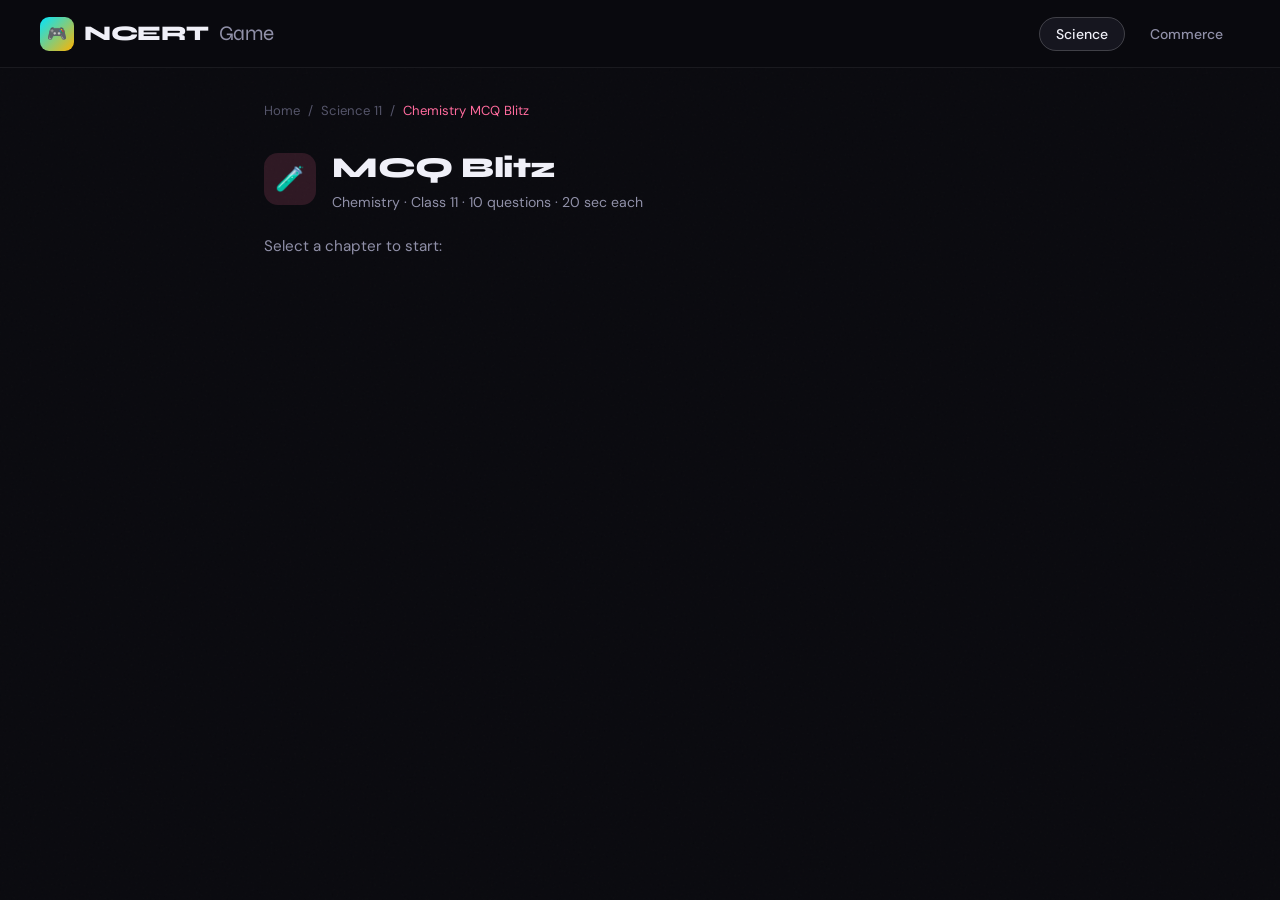
==== pages/chemistry-11-mcq.html @ 8d97fa5f "Initial commit - NCERT Game Phase 1 & 2" ====
<!DOCTYPE html>
<html lang="en">
<head>
  <meta charset="UTF-8" />
  <meta name="viewport" content="width=device-width, initial-scale=1.0" />
  <title>Chemistry 11 — MCQ Blitz | NCERT Game</title>
  <link rel="stylesheet" href="../css/style.css" />
  <style>
    /* ── Game Layout ── */
    .game-wrapper {
      min-height: 100vh;
      padding: 100px 24px 60px;
      max-width: 800px;
      margin: 0 auto;
    }

    /* ── Chapter Select Screen ── */
    .screen { display: none; }
    .screen.active { display: block; animation: fadeUp 0.4s ease both; }

    .chapter-grid {
      display: grid;
      grid-template-columns: repeat(auto-fill, minmax(220px, 1fr));
      gap: 14px;
      margin-top: 32px;
    }

    .chapter-btn {
      background: var(--bg-card);
      border: 1px solid var(--border);
      border-radius: var(--radius-md);
      padding: 20px;
      cursor: pointer;
      transition: all 0.25s var(--ease);
      text-align: left;
      color: var(--text-primary);
      font-family: var(--font-body);
    }

    .chapter-btn:hover {
      background: var(--bg-card-hover);
      border-color: rgba(255,107,157,0.4);
      transform: translateY(-3px);
      box-shadow: 0 10px 30px rgba(255,107,157,0.1);
    }

    .chapter-btn .ch-num {
      font-size: 0.7rem;
      font-weight: 700;
      letter-spacing: 1.5px;
      text-transform: uppercase;
      color: var(--chemistry);
      margin-bottom: 8px;
    }

    .chapter-btn .ch-name {
      font-family: var(--font-display);
      font-size: 0.95rem;
      font-weight: 700;
      line-height: 1.3;
    }

    /* ── Loading Screen ── */
    .loading-wrap {
      text-align: center;
      padding: 80px 20px;
    }

    .loading-spinner {
      width: 56px; height: 56px;
      border: 3px solid var(--border);
      border-top-color: var(--chemistry);
      border-radius: 50%;
      animation: spin 0.8s linear infinite;
      margin: 0 auto 24px;
    }

    @keyframes spin {
      to { transform: rotate(360deg); }
    }

    .loading-wrap h3 {
      font-family: var(--font-display);
      font-size: 1.2rem;
      margin-bottom: 8px;
    }

    .loading-wrap p {
      color: var(--text-secondary);
      font-size: 0.9rem;
    }

    /* ── Game Screen ── */
    .game-header {
      display: flex;
      align-items: center;
      justify-content: space-between;
      margin-bottom: 32px;
      padding: 16px 20px;
      background: var(--bg-card);
      border: 1px solid var(--border);
      border-radius: var(--radius-md);
    }

    .game-progress {
      font-size: 0.85rem;
      color: var(--text-secondary);
      font-weight: 500;
    }

    .game-progress span {
      color: var(--chemistry);
      font-weight: 700;
    }

    .game-score {
      font-family: var(--font-display);
      font-size: 1rem;
      font-weight: 700;
    }

    .game-score .score-num {
      color: var(--chemistry);
    }

    .timer-wrap {
      display: flex;
      align-items: center;
      gap: 8px;
    }

    .timer-circle {
      width: 44px; height: 44px;
      border-radius: 50%;
      border: 3px solid var(--border);
      display: grid;
      place-items: center;
      font-family: var(--font-display);
      font-size: 1rem;
      font-weight: 800;
      transition: border-color 0.3s, color 0.3s;
      position: relative;
    }

    .timer-circle.warning {
      border-color: #ff9f45;
      color: #ff9f45;
    }

    .timer-circle.danger {
      border-color: #ff6b6b;
      color: #ff6b6b;
      animation: timerPulse 0.5s infinite alternate;
    }

    @keyframes timerPulse {
      from { transform: scale(1); }
      to   { transform: scale(1.1); }
    }

    /* Progress bar */
    .progress-bar-wrap {
      height: 4px;
      background: var(--border);
      border-radius: 999px;
      margin-bottom: 32px;
      overflow: hidden;
    }

    .progress-bar-fill {
      height: 100%;
      background: linear-gradient(90deg, var(--chemistry), #ff9f45);
      border-radius: 999px;
      transition: width 0.4s var(--ease);
    }

    /* Question */
    .question-card {
      background: var(--bg-card);
      border: 1px solid var(--border);
      border-radius: var(--radius-lg);
      padding: 32px;
      margin-bottom: 24px;
    }

    .question-tag {
      display: inline-block;
      font-size: 0.7rem;
      font-weight: 700;
      letter-spacing: 1.5px;
      text-transform: uppercase;
      color: var(--chemistry);
      background: rgba(255,107,157,0.12);
      border: 1px solid rgba(255,107,157,0.2);
      padding: 4px 12px;
      border-radius: 999px;
      margin-bottom: 16px;
    }

    .question-text {
      font-family: var(--font-display);
      font-size: 1.15rem;
      font-weight: 700;
      line-height: 1.5;
      letter-spacing: -0.3px;
    }

    /* Options */
    .options-grid {
      display: grid;
      grid-template-columns: 1fr 1fr;
      gap: 12px;
    }

    .option-btn {
      background: var(--bg-card);
      border: 1px solid var(--border);
      border-radius: var(--radius-md);
      padding: 16px 20px;
      cursor: pointer;
      transition: all 0.2s var(--ease);
      text-align: left;
      color: var(--text-primary);
      font-family: var(--font-body);
      font-size: 0.9rem;
      line-height: 1.4;
      display: flex;
      align-items: flex-start;
      gap: 12px;
    }

    .option-btn:hover:not(:disabled) {
      background: var(--bg-card-hover);
      border-color: rgba(255,107,157,0.4);
      transform: translateY(-2px);
    }

    .option-btn:disabled { cursor: not-allowed; }

    .option-label {
      width: 24px; height: 24px;
      border-radius: 6px;
      background: var(--bg);
      border: 1px solid var(--border);
      display: grid;
      place-items: center;
      font-size: 0.75rem;
      font-weight: 700;
      flex-shrink: 0;
      transition: all 0.2s;
    }

    .option-btn.correct {
      background: rgba(86,207,145,0.1);
      border-color: rgba(86,207,145,0.5);
      animation: correctPop 0.4s var(--ease-spring);
    }

    .option-btn.correct .option-label {
      background: var(--biology);
      border-color: var(--biology);
      color: #000;
    }

    .option-btn.wrong {
      background: rgba(255,107,107,0.1);
      border-color: rgba(255,107,107,0.5);
      animation: wrongShake 0.4s ease;
    }

    .option-btn.wrong .option-label {
      background: var(--economics);
      border-color: var(--economics);
      color: #fff;
    }

    @keyframes correctPop {
      0%   { transform: scale(1); }
      50%  { transform: scale(1.03); }
      100% { transform: scale(1); }
    }

    @keyframes wrongShake {
      0%, 100% { transform: translateX(0); }
      25%       { transform: translateX(-6px); }
      75%       { transform: translateX(6px); }
    }

    /* Explanation */
    .explanation-box {
      margin-top: 16px;
      padding: 16px 20px;
      border-radius: var(--radius-md);
      font-size: 0.88rem;
      line-height: 1.6;
      display: none;
      animation: fadeUp 0.3s ease both;
    }

    .explanation-box.correct-exp {
      background: rgba(86,207,145,0.08);
      border: 1px solid rgba(86,207,145,0.2);
      color: var(--biology);
    }

    .explanation-box.wrong-exp {
      background: rgba(255,107,107,0.08);
      border: 1px solid rgba(255,107,107,0.2);
      color: #ff9999;
    }

    .next-btn {
      width: 100%;
      margin-top: 20px;
      padding: 16px;
      border-radius: var(--radius-md);
      background: var(--chemistry);
      color: #000;
      font-family: var(--font-display);
      font-size: 1rem;
      font-weight: 700;
      border: none;
      cursor: pointer;
      transition: all 0.25s var(--ease-spring);
      display: none;
    }

    .next-btn:hover {
      transform: translateY(-2px);
      box-shadow: 0 8px 24px rgba(255,107,157,0.3);
    }

    /* ── Results Screen ── */
    .results-wrap {
      text-align: center;
      padding: 40px 20px;
    }

    .results-emoji {
      font-size: 4rem;
      margin-bottom: 16px;
      animation: bounceIn 0.6s var(--ease-spring);
    }

    @keyframes bounceIn {
      0%   { transform: scale(0); opacity: 0; }
      60%  { transform: scale(1.2); }
      100% { transform: scale(1); opacity: 1; }
    }

    .results-wrap h2 {
      font-family: var(--font-display);
      font-size: 2rem;
      font-weight: 800;
      margin-bottom: 8px;
      letter-spacing: -1px;
    }

    .results-wrap .subtitle {
      color: var(--text-secondary);
      margin-bottom: 40px;
    }

    .score-big {
      display: inline-flex;
      align-items: baseline;
      gap: 4px;
      font-family: var(--font-display);
      font-size: 5rem;
      font-weight: 800;
      color: var(--chemistry);
      margin-bottom: 8px;
      line-height: 1;
    }

    .score-big .out-of {
      font-size: 2rem;
      color: var(--text-secondary);
    }

    .score-label {
      font-size: 0.85rem;
      color: var(--text-muted);
      text-transform: uppercase;
      letter-spacing: 1px;
      margin-bottom: 40px;
    }

    .results-stats {
      display: flex;
      gap: 20px;
      justify-content: center;
      margin-bottom: 40px;
      flex-wrap: wrap;
    }

    .result-stat {
      background: var(--bg-card);
      border: 1px solid var(--border);
      border-radius: var(--radius-md);
      padding: 20px 28px;
      min-width: 120px;
    }

    .result-stat .rs-num {
      font-family: var(--font-display);
      font-size: 1.8rem;
      font-weight: 800;
      margin-bottom: 4px;
    }

    .result-stat .rs-label {
      font-size: 0.75rem;
      color: var(--text-muted);
      text-transform: uppercase;
      letter-spacing: 0.8px;
    }

    .results-actions {
      display: flex;
      gap: 12px;
      justify-content: center;
      flex-wrap: wrap;
    }

    .btn-retry {
      padding: 14px 32px;
      border-radius: 999px;
      background: var(--chemistry);
      color: #000;
      font-family: var(--font-display);
      font-size: 0.95rem;
      font-weight: 700;
      border: none;
      cursor: pointer;
      transition: all 0.25s var(--ease-spring);
    }

    .btn-retry:hover {
      transform: translateY(-2px);
      box-shadow: 0 8px 24px rgba(255,107,157,0.3);
    }

    .btn-back {
      padding: 14px 32px;
      border-radius: 999px;
      background: transparent;
      color: var(--text-secondary);
      font-family: var(--font-display);
      font-size: 0.95rem;
      font-weight: 700;
      border: 1px solid var(--border);
      cursor: pointer;
      transition: all 0.25s var(--ease);
      text-decoration: none;
      display: inline-flex;
      align-items: center;
    }

    .btn-back:hover {
      background: var(--bg-card);
      color: var(--text-primary);
      border-color: var(--border-hover);
    }

    /* ── Error box ── */
    .error-box {
      background: rgba(255,107,107,0.08);
      border: 1px solid rgba(255,107,107,0.2);
      border-radius: var(--radius-md);
      padding: 20px 24px;
      margin-top: 20px;
      font-size: 0.88rem;
      color: #ff9999;
      line-height: 1.6;
      display: none;
    }

    @media (max-width: 600px) {
      .options-grid { grid-template-columns: 1fr; }
      .score-big { font-size: 3.5rem; }
    }
  </style>
</head>
<body>

  <!-- NAVBAR -->
  <nav class="navbar">
    <a href="../index.html" class="nav-logo">
      <div class="logo-icon">🎮</div>
      NCERT<span>Game</span>
    </a>
    <ul class="nav-links">
      <li><a href="../index.html#science" class="active">Science</a></li>
      <li><a href="../index.html#commerce">Commerce</a></li>
    </ul>
  </nav>

  <div class="game-wrapper">

    <!-- ══ SCREEN 1: CHAPTER SELECT ══ -->
    <div id="screen-select" class="screen active">
      <div class="breadcrumb" style="display:flex;align-items:center;gap:8px;font-size:0.82rem;color:var(--text-muted);margin-bottom:24px;">
        <a href="../index.html" style="color:var(--text-muted);">Home</a>
        <span>/</span>
        <a href="science-11.html" style="color:var(--text-muted);">Science 11</a>
        <span>/</span>
        <span style="color:var(--chemistry);">Chemistry MCQ Blitz</span>
      </div>

      <div style="display:flex;align-items:center;gap:16px;margin-bottom:8px;">
        <div style="width:52px;height:52px;background:rgba(255,107,157,0.15);border-radius:14px;display:grid;place-items:center;font-size:1.5rem;">🧪</div>
        <div>
          <h1 style="font-family:var(--font-display);font-size:1.8rem;font-weight:800;letter-spacing:-0.5px;">MCQ Blitz</h1>
          <p style="color:var(--text-secondary);font-size:0.88rem;">Chemistry · Class 11 · 10 questions · 20 sec each</p>
        </div>
      </div>

      <p style="color:var(--text-secondary);margin:20px 0 8px;font-size:0.95rem;">Select a chapter to start:</p>

      <div class="chapter-grid" id="chapterGrid"></div>

      <div class="error-box" id="errorBox">
        ⚠️ <strong>Groq API Error.</strong> Using backup questions instead.<br>
        <span id="errorMsg"></span>
      </div>
    </div>

    <!-- ══ SCREEN 2: LOADING ══ -->
    <div id="screen-loading" class="screen">
      <div class="loading-wrap">
        <div class="loading-spinner"></div>
        <h3>Generating your questions...</h3>
        <p id="loadingChapter">Preparing Chapter content</p>
      </div>
    </div>

    <!-- ══ SCREEN 3: GAME ══ -->
    <div id="screen-game" class="screen">
      <div class="game-header">
        <div class="game-progress">Question <span id="qNum">1</span> of <span id="qTotal">10</span></div>
        <div class="timer-circle" id="timerCircle">20</div>
        <div class="game-score">Score: <span class="score-num" id="scoreDisplay">0</span></div>
      </div>

      <div class="progress-bar-wrap">
        <div class="progress-bar-fill" id="progressBar" style="width:0%"></div>
      </div>

      <div class="question-card">
        <div class="question-tag" id="questionChapter">Chapter</div>
        <div class="question-text" id="questionText">Loading question...</div>
      </div>

      <div class="options-grid" id="optionsGrid"></div>

      <div class="explanation-box" id="explanationBox"></div>
      <button class="next-btn" id="nextBtn" onclick="nextQuestion()">Next Question →</button>
    </div>

    <!-- ══ SCREEN 4: RESULTS ══ -->
    <div id="screen-results" class="screen">
      <div class="results-wrap">
        <div class="results-emoji" id="resultsEmoji">🎉</div>
        <h2 id="resultsTitle">Great job!</h2>
        <p class="subtitle" id="resultsSubtitle">Here's how you did</p>

        <div class="score-big">
          <span id="finalScore">0</span>
          <span class="out-of">/ <span id="finalTotal">10</span></span>
        </div>
        <div class="score-label">CORRECT ANSWERS</div>

        <div class="results-stats">
          <div class="result-stat">
            <div class="rs-num" style="color:var(--biology)" id="statCorrect">0</div>
            <div class="rs-label">Correct</div>
          </div>
          <div class="result-stat">
            <div class="rs-num" style="color:var(--economics)" id="statWrong">0</div>
            <div class="rs-label">Wrong</div>
          </div>
          <div class="result-stat">
            <div class="rs-num" style="color:var(--maths)" id="statPercent">0%</div>
            <div class="rs-label">Score</div>
          </div>
        </div>

        <div class="results-actions">
          <button class="btn-retry" onclick="retryGame()">🔄 Play Again</button>
          <a href="science-11.html" class="btn-back">← Back to Science 11</a>
        </div>
      </div>
    </div>

  </div><!-- /game-wrapper -->

  <script src="../config.js"></script>
  <script>
    /* ══════════════════════════════════════════
       CONFIG — PASTE YOUR GROQ KEY HERE
    ══════════════════════════════════════════ */
    const GROQ_API_KEY = CONFIG.GROQ_API_KEY;
    const GROQ_MODEL   = 'llama-3.3-70b-versatile';

    /* ══════════════════════════════════════════
       CHAPTERS
    ══════════════════════════════════════════ */
    const CHAPTERS = [
      { num: 1,  name: 'Some Basic Concepts of Chemistry' },
      { num: 2,  name: 'Structure of Atom' },
      { num: 3,  name: 'Classification of Elements & Periodicity' },
      { num: 4,  name: 'Chemical Bonding & Molecular Structure' },
      { num: 5,  name: 'Chemical Thermodynamics' },
      { num: 6,  name: 'Equilibrium' },
      { num: 7,  name: 'Redox Reactions' },
      { num: 8,  name: 'Organic Chemistry: Basic Principles & Techniques' },
      { num: 9,  name: 'Hydrocarbons' },
    ];

    /* ══════════════════════════════════════════
       HARDCODED BACKUP QUESTIONS
       (used if Groq fails)
    ══════════════════════════════════════════ */
    const BACKUP_QUESTIONS = {
      1: [
        { q: "What is the SI unit of amount of substance?", options: ["Gram", "Mole", "Kilogram", "Litre"], answer: 1, exp: "The mole is the SI unit for amount of substance. 1 mole = 6.022 × 10²³ particles (Avogadro's number)." },
        { q: "Avogadro's number is approximately:", options: ["6.022 × 10²¹", "6.022 × 10²³", "6.022 × 10²⁵", "6.022 × 10²²"], answer: 1, exp: "Avogadro's number (Nₐ) = 6.022 × 10²³ mol⁻¹. It represents the number of particles in one mole." },
        { q: "The mass of one mole of oxygen gas (O₂) is:", options: ["16 g", "32 g", "8 g", "24 g"], answer: 1, exp: "Molar mass of O₂ = 2 × 16 = 32 g/mol. The atomic mass of oxygen is 16 u." },
        { q: "Which of the following is a pure substance?", options: ["Air", "Seawater", "Distilled water", "Milk"], answer: 2, exp: "Distilled water (H₂O) is a pure substance with a fixed composition. Air, seawater, and milk are mixtures." },
        { q: "The empirical formula of glucose (C₆H₁₂O₆) is:", options: ["C₆H₁₂O₆", "CH₂O", "C₂H₄O₂", "CHO"], answer: 1, exp: "The empirical formula is the simplest whole number ratio. For glucose C:H:O = 6:12:6 = 1:2:1, so CH₂O." },
        { q: "1 mole of any gas at STP occupies:", options: ["11.2 L", "22.4 L", "44.8 L", "2.24 L"], answer: 1, exp: "At STP (0°C, 1 atm), 1 mole of any ideal gas occupies 22.4 litres. This is the molar volume." },
        { q: "The number of atoms in 1 mole of helium is:", options: ["3.011 × 10²³", "6.022 × 10²³", "12.044 × 10²³", "1.0 × 10²³"], answer: 1, exp: "1 mole of any element contains 6.022 × 10²³ atoms. Helium is monoatomic, so 1 mole = 6.022 × 10²³ atoms." },
        { q: "Which law states that matter can neither be created nor destroyed?", options: ["Law of definite proportions", "Law of conservation of mass", "Law of multiple proportions", "Avogadro's law"], answer: 1, exp: "The Law of Conservation of Mass states that in a chemical reaction, total mass of reactants = total mass of products." },
        { q: "The molecular formula of a compound with empirical formula CH₂ and molar mass 56 g/mol is:", options: ["CH₂", "C₂H₄", "C₄H₈", "C₃H₆"], answer: 2, exp: "Empirical formula mass of CH₂ = 14. Molar mass = 56. 56/14 = 4. So molecular formula = C₄H₈." },
        { q: "Molarity is defined as:", options: ["Moles of solute per kg of solvent", "Moles of solute per litre of solution", "Mass of solute per litre of solution", "Moles of solute per mole of solvent"], answer: 1, exp: "Molarity (M) = moles of solute / volume of solution in litres. It is the most commonly used concentration unit." },
      ],
      2: [
        { q: "The atom was first proposed by:", options: ["Rutherford", "Bohr", "Dalton", "Thomson"], answer: 2, exp: "John Dalton proposed the atomic theory in 1808. He stated that matter is made of indivisible atoms." },
        { q: "The charge on an electron is:", options: ["+1.6 × 10⁻¹⁹ C", "-1.6 × 10⁻¹⁹ C", "-9.1 × 10⁻³¹ C", "+9.1 × 10⁻³¹ C"], answer: 1, exp: "The charge on an electron is -1.6 × 10⁻¹⁹ coulombs. Its mass is 9.1 × 10⁻³¹ kg." },
        { q: "Rutherford's alpha particle scattering experiment led to the discovery of:", options: ["Electron", "Neutron", "Nucleus", "Proton"], answer: 2, exp: "Rutherford's gold foil experiment (1911) showed that atoms have a tiny, dense, positively charged nucleus." },
        { q: "The principal quantum number (n) describes:", options: ["Shape of orbital", "Energy level and size", "Orientation of orbital", "Spin of electron"], answer: 1, exp: "The principal quantum number n describes the main energy level (shell) and the size of the orbital." },
        { q: "The maximum number of electrons in the third shell (n=3) is:", options: ["8", "18", "32", "6"], answer: 1, exp: "Maximum electrons in a shell = 2n². For n=3: 2×3² = 18 electrons." },
        { q: "Which quantum number determines the shape of an orbital?", options: ["Principal (n)", "Azimuthal (l)", "Magnetic (m)", "Spin (s)"], answer: 1, exp: "The azimuthal (angular momentum) quantum number l determines the shape of the orbital. l=0 is s, l=1 is p, l=2 is d." },
        { q: "The Heisenberg Uncertainty Principle states that:", options: ["Electrons move in fixed orbits", "Position and momentum cannot both be determined precisely", "Atoms are indivisible", "Electrons have definite energy"], answer: 1, exp: "Heisenberg's principle: Δx × Δp ≥ h/4π. We cannot simultaneously know exact position and momentum of an electron." },
        { q: "The electronic configuration of Na (Z=11) is:", options: ["2,8,1", "2,9", "2,8,3", "2,7,2"], answer: 0, exp: "Sodium has 11 electrons: 1s² 2s² 2p⁶ 3s¹ = 2, 8, 1. It has 1 valence electron in the 3rd shell." },
        { q: "Which model introduced the concept of stationary orbits?", options: ["Thomson's model", "Rutherford's model", "Bohr's model", "Dalton's model"], answer: 2, exp: "Bohr's model (1913) introduced stationary orbits where electrons move without radiating energy." },
        { q: "An orbital can hold a maximum of:", options: ["1 electron", "2 electrons", "6 electrons", "8 electrons"], answer: 1, exp: "According to Pauli's Exclusion Principle, each orbital can hold a maximum of 2 electrons with opposite spins." },
      ],
      3: [
        { q: "The modern periodic table is based on:", options: ["Atomic mass", "Atomic number", "Valency", "Density"], answer: 1, exp: "The modern periodic table arranges elements by increasing atomic number (number of protons), proposed by Moseley." },
        { q: "Elements in the same group have the same:", options: ["Atomic mass", "Number of electrons", "Valence electrons", "Atomic number"], answer: 2, exp: "Elements in the same group have the same number of valence electrons, giving them similar chemical properties." },
        { q: "Atomic radius generally ___ across a period from left to right:", options: ["Increases", "Decreases", "Stays same", "First increases then decreases"], answer: 1, exp: "Across a period, atomic radius decreases due to increasing nuclear charge pulling electrons closer to the nucleus." },
        { q: "Which of the following has the highest electronegativity?", options: ["Oxygen", "Chlorine", "Fluorine", "Nitrogen"], answer: 2, exp: "Fluorine is the most electronegative element (3.98 on Pauling scale). Electronegativity increases up and to the right in periodic table." },
        { q: "Ionization energy generally increases:", options: ["Down a group", "Across a period left to right", "With atomic size", "With metallic character"], answer: 1, exp: "Ionization energy increases across a period because nuclear charge increases, making it harder to remove an electron." },
        { q: "The s-block elements include:", options: ["Groups 3-12", "Groups 1 and 2", "Groups 13-18", "Lanthanides"], answer: 1, exp: "s-block elements are Groups 1 (alkali metals) and 2 (alkaline earth metals). Their valence electrons are in s orbitals." },
        { q: "Noble gases are placed in group:", options: ["1", "7", "17", "18"], answer: 3, exp: "Noble gases (He, Ne, Ar, Kr, Xe, Rn) are in Group 18. They have completely filled valence shells and are very unreactive." },
        { q: "Electron affinity is the energy change when:", options: ["An atom loses an electron", "An atom gains an electron", "Two atoms bond", "An atom is ionized"], answer: 1, exp: "Electron affinity is the enthalpy change when a neutral gaseous atom gains an electron to form a negative ion." },
        { q: "Which period contains elements with electrons filling 3d orbitals?", options: ["Period 2", "Period 3", "Period 4", "Period 5"], answer: 2, exp: "Period 4 contains the first row of d-block (transition) elements where 3d orbitals are being filled (Sc to Zn)." },
        { q: "Metallic character in the periodic table:", options: ["Increases left to right", "Increases down a group", "Increases up a group", "Increases right to left in a period only"], answer: 1, exp: "Metallic character increases down a group (more electron shells, easier to lose electrons) and decreases across a period." },
      ],
      4: [
        { q: "A covalent bond is formed by:", options: ["Transfer of electrons", "Sharing of electrons", "Electrostatic attraction", "Metallic bonding"], answer: 1, exp: "Covalent bonds form when atoms share electron pairs. This typically occurs between non-metal atoms." },
        { q: "The hybridization of carbon in methane (CH₄) is:", options: ["sp", "sp²", "sp³", "sp³d"], answer: 2, exp: "In methane, carbon forms 4 identical C-H bonds. It undergoes sp³ hybridization with tetrahedral geometry (109.5°)." },
        { q: "VSEPR theory predicts the shape of molecules based on:", options: ["Bond lengths", "Repulsion between electron pairs", "Atomic radii", "Electronegativity"], answer: 1, exp: "VSEPR (Valence Shell Electron Pair Repulsion) theory predicts shape by minimizing repulsion between electron pairs." },
        { q: "The shape of water (H₂O) molecule is:", options: ["Linear", "Trigonal planar", "Tetrahedral", "Bent/V-shaped"], answer: 3, exp: "Water has 2 bond pairs and 2 lone pairs. Lone pair repulsion makes it V-shaped/bent with bond angle ~104.5°." },
        { q: "A coordinate (dative) bond is formed when:", options: ["Both atoms share electrons equally", "One atom donates both electrons", "Electrons are transferred", "Ionic attraction occurs"], answer: 1, exp: "A coordinate bond (dative covalent) forms when one atom donates both electrons to form the shared pair, e.g., in NH₄⁺." },
        { q: "Which of the following is a polar molecule?", options: ["CO₂", "BF₃", "CCl₄", "HCl"], answer: 3, exp: "HCl is polar because chlorine is more electronegative than hydrogen, creating a net dipole moment." },
        { q: "Bond order of O₂ according to MOT is:", options: ["1", "2", "3", "2.5"], answer: 1, exp: "For O₂: Bond order = (8-4)/2 = 2. This means O₂ has a double bond and is paramagnetic (2 unpaired electrons)." },
        { q: "Hydrogen bonding is strongest in:", options: ["HCl", "HI", "HF", "HBr"], answer: 2, exp: "HF has the strongest hydrogen bonding because fluorine is the most electronegative element with highest charge density." },
        { q: "The geometry of BF₃ is:", options: ["Trigonal pyramidal", "Trigonal planar", "Tetrahedral", "Linear"], answer: 1, exp: "BF₃ has 3 bond pairs and 0 lone pairs. According to VSEPR, it is trigonal planar with 120° bond angles." },
        { q: "Sigma (σ) bonds are formed by:", options: ["Lateral overlap", "Head-on overlap", "Side-on overlap", "No overlap"], answer: 1, exp: "Sigma bonds are formed by head-on (axial) overlap of orbitals. They are stronger than pi bonds and allow free rotation." },
      ],
      5: [
        { q: "The branch of chemistry dealing with heat changes in reactions is:", options: ["Kinetics", "Thermodynamics", "Electrochemistry", "Photochemistry"], answer: 1, exp: "Chemical thermodynamics studies energy changes (heat, work) in chemical reactions and processes." },
        { q: "An exothermic reaction has:", options: ["ΔH > 0", "ΔH < 0", "ΔH = 0", "ΔS = 0"], answer: 1, exp: "Exothermic reactions release heat, so ΔH is negative (ΔH < 0). Examples: combustion, neutralization." },
        { q: "The standard enthalpy of formation of an element in its standard state is:", options: ["Positive", "Negative", "Zero", "Cannot be determined"], answer: 2, exp: "By convention, the standard enthalpy of formation (ΔfH°) of elements in their standard states is defined as zero." },
        { q: "Hess's Law states that:", options: ["Enthalpy depends on path", "Enthalpy is independent of path", "Entropy is always positive", "Gibbs energy is zero at equilibrium"], answer: 1, exp: "Hess's Law: Total enthalpy change is the same regardless of the path taken. It's based on conservation of energy." },
        { q: "Internal energy (U) is a:", options: ["Path function", "State function", "Intensive property", "Neither"], answer: 1, exp: "Internal energy is a state function — its value depends only on the current state, not on how the state was reached." },
        { q: "At constant pressure, heat change equals:", options: ["ΔU", "ΔH", "ΔG", "ΔS"], answer: 1, exp: "At constant pressure, the heat exchanged equals the change in enthalpy (ΔH = qp). This is why ΔH is called heat of reaction." },
        { q: "The first law of thermodynamics states:", options: ["Entropy increases", "Energy is conserved", "Gibbs energy decreases", "Heat flows from cold to hot"], answer: 1, exp: "First law: Energy cannot be created or destroyed. ΔU = q + w (change in internal energy = heat + work done on system)." },
        { q: "A spontaneous process has:", options: ["ΔG > 0", "ΔG < 0", "ΔG = 0", "ΔH = 0"], answer: 1, exp: "A spontaneous process has negative Gibbs free energy change (ΔG < 0). ΔG = ΔH - TΔS." },
        { q: "The enthalpy change for the reaction C(s) + O₂(g) → CO₂(g) is called:", options: ["Enthalpy of formation", "Enthalpy of combustion", "Both A and B", "Enthalpy of atomization"], answer: 2, exp: "This reaction is both the standard enthalpy of formation of CO₂ AND the enthalpy of combustion of carbon." },
        { q: "Entropy is a measure of:", options: ["Energy", "Disorder or randomness", "Temperature", "Pressure"], answer: 1, exp: "Entropy (S) is a measure of disorder or randomness in a system. Higher disorder = higher entropy." },
      ],
      6: [
        { q: "At chemical equilibrium:", options: ["Reaction stops", "Forward and backward rates are equal", "Concentration of products is zero", "Temperature changes"], answer: 1, exp: "At equilibrium, the rate of forward reaction equals rate of reverse reaction. Concentrations remain constant but not equal." },
        { q: "Le Chatelier's Principle states that:", options: ["Equilibrium cannot be disturbed", "A system at equilibrium shifts to counteract a disturbance", "Temperature has no effect on equilibrium", "Pressure only affects gaseous equilibria"], answer: 1, exp: "Le Chatelier's Principle: If a system at equilibrium is disturbed, it shifts in the direction that opposes the change." },
        { q: "For the reaction N₂ + 3H₂ ⇌ 2NH₃, increasing pressure will:", options: ["Shift equilibrium left", "Shift equilibrium right", "Have no effect", "Stop the reaction"], answer: 1, exp: "Increasing pressure shifts equilibrium towards the side with fewer moles of gas. Left has 4 moles, right has 2 moles, so it shifts right." },
        { q: "The equilibrium constant Kc depends on:", options: ["Concentration of reactants", "Temperature only", "Pressure", "Catalyst"], answer: 1, exp: "Kc depends only on temperature. Changing concentration, pressure, or adding a catalyst does not change Kc." },
        { q: "A strong acid is one that:", options: ["Has high molecular weight", "Completely dissociates in water", "Partially dissociates", "Does not react with bases"], answer: 1, exp: "Strong acids (HCl, HNO₃, H₂SO₄) completely dissociate in water. Weak acids only partially dissociate." },
        { q: "pH of a neutral solution at 25°C is:", options: ["0", "7", "14", "1"], answer: 1, exp: "At 25°C, neutral solution has [H⁺] = [OH⁻] = 10⁻⁷ M. pH = -log[H⁺] = -log(10⁻⁷) = 7." },
        { q: "A buffer solution resists changes in:", options: ["Temperature", "pH", "Pressure", "Concentration"], answer: 1, exp: "A buffer solution (weak acid + its salt, or weak base + its salt) resists changes in pH when small amounts of acid or base are added." },
        { q: "The conjugate base of H₂O is:", options: ["H₃O⁺", "OH⁻", "H₂O₂", "O²⁻"], answer: 1, exp: "When H₂O donates a proton (H⁺), it becomes OH⁻. So OH⁻ is the conjugate base of H₂O." },
        { q: "Kw (ionic product of water) at 25°C is:", options: ["10⁻⁷", "10⁻¹⁴", "10⁻⁷", "1"], answer: 1, exp: "Kw = [H⁺][OH⁻] = 10⁻¹⁴ at 25°C. This means in pure water, [H⁺] = [OH⁻] = 10⁻⁷ M." },
        { q: "Common ion effect causes:", options: ["Increased solubility", "Decreased solubility", "No change", "Increased ionization"], answer: 1, exp: "The common ion effect decreases the solubility of a sparingly soluble salt when a common ion is added to the solution." },
      ],
      7: [
        { q: "Oxidation is defined as:", options: ["Gain of electrons", "Loss of electrons", "Gain of protons", "Loss of protons"], answer: 1, exp: "Oxidation = Loss of electrons (remember OIL RIG: Oxidation Is Loss, Reduction Is Gain)." },
        { q: "In the reaction Zn + CuSO₄ → ZnSO₄ + Cu, zinc is:", options: ["Oxidized", "Reduced", "Neither", "Both"], answer: 0, exp: "Zinc loses electrons (Zn → Zn²⁺ + 2e⁻), so it is oxidized. Zinc is the reducing agent." },
        { q: "The oxidation state of oxygen in H₂O₂ is:", options: ["-2", "-1", "0", "+1"], answer: 1, exp: "In H₂O₂ (hydrogen peroxide), the oxidation state of oxygen is -1 (unusual). In most compounds it is -2." },
        { q: "A reducing agent is a substance that:", options: ["Gains electrons", "Loses electrons", "Gains protons", "Loses neutrons"], answer: 1, exp: "A reducing agent loses electrons (gets oxidized itself) and causes reduction in other substances." },
        { q: "The oxidation state of Mn in KMnO₄ is:", options: ["+4", "+6", "+7", "+5"], answer: 2, exp: "In KMnO₄: K is +1, O is -2 (×4 = -8). So K + Mn + 4O = 0 → 1 + Mn - 8 = 0 → Mn = +7." },
        { q: "Disproportionation reaction involves:", options: ["Only oxidation", "Only reduction", "Both oxidation and reduction of same element", "Neither"], answer: 2, exp: "In disproportionation, the same element is simultaneously oxidized and reduced. Example: 2H₂O₂ → 2H₂O + O₂." },
        { q: "The stock notation Fe(III) means iron has oxidation state:", options: ["+1", "+2", "+3", "+4"], answer: 2, exp: "Stock notation uses Roman numerals in parentheses to indicate oxidation state. Fe(III) means iron has +3 oxidation state." },
        { q: "In electrolysis, reduction occurs at the:", options: ["Anode", "Cathode", "Both electrodes", "Electrolyte"], answer: 1, exp: "At cathode: reduction occurs (cations gain electrons). At anode: oxidation occurs (anions lose electrons)." },
        { q: "The oxidation state of sulphur in SO₄²⁻ is:", options: ["+4", "+6", "-2", "+2"], answer: 1, exp: "In SO₄²⁻: O is -2 (×4 = -8), overall charge = -2. So S - 8 = -2 → S = +6." },
        { q: "Which of the following is a redox reaction?", options: ["NaOH + HCl → NaCl + H₂O", "AgNO₃ + NaCl → AgCl + NaNO₃", "2Mg + O₂ → 2MgO", "BaCl₂ + Na₂SO₄ → BaSO₄ + 2NaCl"], answer: 2, exp: "2Mg + O₂ → 2MgO is a redox reaction. Mg is oxidized (0 to +2) and O₂ is reduced (0 to -2)." },
      ],
      8: [
        { q: "Which of the following is a functional group of alcohols?", options: ["-CHO", "-OH", "-COOH", "-NH₂"], answer: 1, exp: "The hydroxyl group (-OH) is the functional group of alcohols. -CHO is aldehyde, -COOH is carboxylic acid, -NH₂ is amine." },
        { q: "Homolytic fission of a covalent bond produces:", options: ["Ions", "Free radicals", "Carbocations", "Carbanions"], answer: 1, exp: "Homolytic fission: each atom gets one electron from the shared pair, producing free radicals (neutral species with unpaired electrons)." },
        { q: "The IUPAC name of CH₃-CH₂-OH is:", options: ["Methanol", "Ethanol", "Propanol", "Butanol"], answer: 1, exp: "CH₃-CH₂-OH has 2 carbon atoms with an -OH group. IUPAC name: ethanol (eth = 2 carbons, -ol = alcohol)." },
        { q: "Inductive effect is related to:", options: ["Resonance", "Electron displacement through σ bonds", "Electron displacement through π bonds", "Free radical formation"], answer: 1, exp: "The inductive effect is the displacement of electrons through σ bonds due to electronegativity differences between atoms." },
        { q: "A nucleophile is a species that:", options: ["Attacks electron-rich sites", "Donates electrons", "Accepts electrons", "Has positive charge only"], answer: 1, exp: "A nucleophile (nucleus-loving) is electron-rich species that donates electrons to electrophiles. Examples: OH⁻, NH₃, CN⁻." },
        { q: "The general formula of alkanes is:", options: ["CₙH₂ₙ", "CₙH₂ₙ₊₂", "CₙH₂ₙ₋₂", "CₙHₙ"], answer: 1, exp: "Alkanes have general formula CₙH₂ₙ₊₂. They are saturated hydrocarbons with only single bonds." },
        { q: "Resonance structures differ in:", options: ["Atomic positions", "Positions of electrons", "Molecular formula", "Atomic masses"], answer: 1, exp: "Resonance structures have the same atomic positions but differ in the arrangement of electrons (delocalized electrons)." },
        { q: "Electrophiles are:", options: ["Electron donors", "Electron acceptors", "Neutral species", "Free radicals only"], answer: 1, exp: "Electrophiles (electron-loving) are electron-deficient species that accept electrons. Examples: H⁺, Br₂, AlCl₃." },
        { q: "The suffix '-yne' in IUPAC nomenclature indicates:", options: ["Single bond", "Double bond", "Triple bond", "Aromatic ring"], answer: 2, exp: "In IUPAC nomenclature: -ane = single bond, -ene = double bond, -yne = triple bond." },
        { q: "Hyperconjugation involves delocalization of electrons from:", options: ["π bond to π* orbital", "σ C-H bond to adjacent π* orbital", "Lone pair to σ* orbital", "d orbitals"], answer: 1, exp: "Hyperconjugation involves delocalization of σ C-H bonding electrons into adjacent empty or π* antibonding orbitals." },
      ],
      9: [
        { q: "Hydrocarbons containing only single bonds are called:", options: ["Alkenes", "Alkynes", "Alkanes", "Arenes"], answer: 2, exp: "Alkanes contain only C-C and C-H single bonds. They are saturated hydrocarbons with general formula CₙH₂ₙ₊₂." },
        { q: "The IUPAC name of CH₂=CH₂ is:", options: ["Ethane", "Ethene", "Ethyne", "Methane"], answer: 1, exp: "CH₂=CH₂ has 2 carbons and a double bond. IUPAC name: ethene (also called ethylene). General suffix for alkenes is -ene." },
        { q: "Benzene has the molecular formula:", options: ["C₆H₁₂", "C₆H₆", "C₆H₁₄", "C₆H₁₀"], answer: 1, exp: "Benzene (C₆H₆) is an aromatic compound with a ring of 6 carbon atoms and delocalized π electrons." },
        { q: "The reaction of alkenes with HBr follows:", options: ["Markovnikov's rule", "Anti-Markovnikov's rule", "Hess's law", "Le Chatelier's principle"], answer: 0, exp: "Markovnikov's rule: In addition of HX to alkene, H adds to the carbon with more hydrogens, X adds to less substituted carbon." },
        { q: "Which of the following is an aromatic compound?", options: ["Cyclohexane", "Cyclohexene", "Benzene", "Hexane"], answer: 2, exp: "Benzene is aromatic — it has a planar ring, (4n+2) π electrons (n=1, so 6 π electrons), and follows Hückel's rule." },
        { q: "Alkynes contain:", options: ["One double bond", "Two double bonds", "One triple bond", "Only single bonds"], answer: 2, exp: "Alkynes contain one C≡C triple bond. General formula: CₙH₂ₙ₋₂. Simplest alkyne: ethyne (HC≡CH)." },
        { q: "The process of converting alkenes to alkanes by adding H₂ is called:", options: ["Oxidation", "Hydrogenation", "Halogenation", "Dehydration"], answer: 1, exp: "Hydrogenation: addition of H₂ to an alkene in presence of catalyst (Ni, Pt, Pd) to form alkane. CₙH₂ₙ + H₂ → CₙH₂ₙ₊₂." },
        { q: "Methane undergoes primarily:", options: ["Addition reactions", "Substitution reactions", "Elimination reactions", "Rearrangement reactions"], answer: 1, exp: "Alkanes (including methane) undergo free radical substitution reactions (e.g., with Cl₂ or Br₂ in presence of UV light)." },
        { q: "The number of sigma bonds in ethyne (HC≡CH) is:", options: ["2", "3", "4", "5"], answer: 1, exp: "In HC≡CH: H-C (1 sigma) + C≡C (1 sigma + 2 pi) + C-H (1 sigma) = 3 sigma bonds and 2 pi bonds." },
        { q: "Cracking of hydrocarbons means:", options: ["Combining smaller molecules", "Breaking larger molecules into smaller ones", "Adding halogens", "Removing hydrogen"], answer: 1, exp: "Cracking is the process of breaking down larger hydrocarbon molecules into smaller, more useful ones using heat or catalyst." },
      ],
    };

    /* ══════════════════════════════════════════
       STATE
    ══════════════════════════════════════════ */
    let currentChapter = null;
    let questions      = [];
    let currentQ       = 0;
    let score          = 0;
    let timer          = null;
    let timeLeft       = 20;
    let answered       = false;

    /* ══════════════════════════════════════════
       INIT
    ══════════════════════════════════════════ */
    function init() {
      const grid = document.getElementById('chapterGrid');
      CHAPTERS.forEach(ch => {
        const btn = document.createElement('button');
        btn.className = 'chapter-btn';
        btn.innerHTML = `<div class="ch-num">Chapter ${ch.num}</div><div class="ch-name">${ch.name}</div>`;
        btn.onclick = () => startGame(ch);
        grid.appendChild(btn);
      });
    }

    /* ══════════════════════════════════════════
       START GAME
    ══════════════════════════════════════════ */
    async function startGame(chapter) {
      currentChapter = chapter;
      score = 0;
      currentQ = 0;
      showScreen('screen-loading');
      document.getElementById('loadingChapter').textContent = `Chapter ${chapter.num}: ${chapter.name}`;

      questions = await fetchQuestions(chapter);
      showScreen('screen-game');
      loadQuestion();
    }

    /* ══════════════════════════════════════════
       FETCH QUESTIONS (Groq → fallback)
    ══════════════════════════════════════════ */
    async function fetchQuestions(chapter) {
  try {
    const res = await fetch('/.netlify/functions/ask-groq', {
      method: 'POST',
      headers: { 'Content-Type': 'application/json' },
      body: JSON.stringify({
        chapter: chapter.num,
        chapterName: chapter.name,
        subject: 'Chemistry',
        classNum: '11'
      })
    });

    const data = await res.json();
    if (data.questions && data.questions.length >= 5) {
      return data.questions;
    }
    throw new Error('Invalid response');

  } catch (err) {
    console.warn('Function failed, using backup:', err);
    showError(`Using backup questions. (${err.message})`);
    return getBackup(chapter.num);
  }
}
    /* ══════════════════════════════════════════
       TIMER
    ══════════════════════════════════════════ */
    function startTimer() {
      clearInterval(timer);
      timeLeft = 20;
      updateTimerDisplay();

      timer = setInterval(() => {
        timeLeft--;
        updateTimerDisplay();
        if (timeLeft <= 0) {
          clearInterval(timer);
          timeUp();
        }
      }, 1000);
    }

    function updateTimerDisplay() {
      const el = document.getElementById('timerCircle');
      el.textContent = timeLeft;
      el.className = 'timer-circle';
      if (timeLeft <= 5)       el.classList.add('danger');
      else if (timeLeft <= 10) el.classList.add('warning');
    }

    function timeUp() {
      if (answered) return;
      answered = true;
      revealAnswer(-1); // -1 means time's up, no selection
    }

    /* ══════════════════════════════════════════
       SELECT ANSWER
    ══════════════════════════════════════════ */
    function selectAnswer(idx) {
      if (answered) return;
      answered = true;
      clearInterval(timer);
      revealAnswer(idx);
    }

    function revealAnswer(selected) {
      const q = questions[currentQ];
      const btns = document.querySelectorAll('.option-btn');
      const isCorrect = selected === q.answer;

      if (isCorrect) score++;

      btns.forEach((btn, i) => {
        btn.disabled = true;
        if (i === q.answer)              btn.classList.add('correct');
        else if (i === selected)         btn.classList.add('wrong');
      });

      // Show explanation
      const expBox = document.getElementById('explanationBox');
      expBox.style.display = 'block';
      expBox.className = `explanation-box ${isCorrect ? 'correct-exp' : 'wrong-exp'}`;
      expBox.innerHTML = isCorrect
        ? `✅ <strong>Correct!</strong> ${q.exp}`
        : `❌ <strong>${selected === -1 ? "Time's up!" : 'Wrong.'}</strong> Correct answer: <strong>${q.options[q.answer]}</strong>. ${q.exp}`;

      document.getElementById('nextBtn').style.display = 'block';
      document.getElementById('scoreDisplay').textContent = score;
    }

    /* ══════════════════════════════════════════
       NEXT QUESTION
    ══════════════════════════════════════════ */
    function nextQuestion() {
      currentQ++;
      loadQuestion();
    }

    /* ══════════════════════════════════════════
       RESULTS
    ══════════════════════════════════════════ */
    function showResults() {
      clearInterval(timer);
      const total   = questions.length;
      const wrong   = total - score;
      const percent = Math.round((score / total) * 100);

      document.getElementById('finalScore').textContent   = score;
      document.getElementById('finalTotal').textContent   = total;
      document.getElementById('statCorrect').textContent  = score;
      document.getElementById('statWrong').textContent    = wrong;
      document.getElementById('statPercent').textContent  = percent + '%';

      let emoji, title, subtitle;
      if (percent === 100)     { emoji = '🏆'; title = 'Perfect Score!';    subtitle = 'Absolute legend. 100% correct!'; }
      else if (percent >= 80)  { emoji = '🎉'; title = 'Excellent!';        subtitle = 'You really know your chemistry!'; }
      else if (percent >= 60)  { emoji = '👍'; title = 'Good job!';         subtitle = 'Solid performance. Keep it up!'; }
      else if (percent >= 40)  { emoji = '📚'; title = 'Keep Studying!';    subtitle = 'Review the chapter and try again.'; }
      else                     { emoji = '💪'; title = 'Don\'t Give Up!';   subtitle = 'Chemistry takes practice. Try again!'; }

      document.getElementById('resultsEmoji').textContent    = emoji;
      document.getElementById('resultsTitle').textContent    = title;
      document.getElementById('resultsSubtitle').textContent = subtitle;

      document.getElementById('progressBar').style.width = '100%';
      showScreen('screen-results');
    }

    /* ══════════════════════════════════════════
       RETRY
    ══════════════════════════════════════════ */
    function retryGame() {
      startGame(currentChapter);
    }

    /* ══════════════════════════════════════════
       HELPERS
    ══════════════════════════════════════════ */
    function showScreen(id) {
      document.querySelectorAll('.screen').forEach(s => s.classList.remove('active'));
      document.getElementById(id).classList.add('active');
    }

    function showError(msg) {
      const box = document.getElementById('errorBox');
      document.getElementById('errorMsg').textContent = msg;
      box.style.display = 'block';
    }

    function shuffle(arr) {
      for (let i = arr.length - 1; i > 0; i--) {
        const j = Math.floor(Math.random() * (i + 1));
        [arr[i], arr[j]] = [arr[j], arr[i]];
      }
      return arr;
    }

    /* ── Start ── */
    init();
  </script>

</body>
</html>
---- css/style.css ----
/* ============================================================
   NCERT GAME — Design System
   style.css
   ============================================================ */

/* ── Google Fonts ─────────────────────────────────────────── */
@import url('https://fonts.googleapis.com/css2?family=Syne:wght@400;600;700;800&family=DM+Sans:ital,wght@0,300;0,400;0,500;1,400&display=swap');

/* ── CSS Variables ────────────────────────────────────────── */
:root {
  /* Colors */
  --bg:            #0a0a0f;
  --bg-2:          #111118;
  --bg-card:       #16161f;
  --bg-card-hover: #1c1c28;
  --border:        rgba(255,255,255,0.07);
  --border-hover:  rgba(255,255,255,0.18);

  --text-primary:  #f0f0f8;
  --text-secondary:#9090a8;
  --text-muted:    #55556a;

  /* Accent – Science = Electric Cyan */
  --science:       #00e5ff;
  --science-dim:   rgba(0, 229, 255, 0.12);
  --science-glow:  rgba(0, 229, 255, 0.35);

  /* Accent – Commerce = Amber Gold */
  --commerce:      #ffb300;
  --commerce-dim:  rgba(255, 179, 0, 0.12);
  --commerce-glow: rgba(255, 179, 0, 0.35);

  /* Subject colors */
  --physics:    #7c83ff;
  --chemistry:  #ff6b9d;
  --biology:    #56cf91;
  --maths:      #ff9f45;
  --accounts:   #4ecdc4;
  --bst:        #c77dff;
  --economics:  #ff6b6b;

  /* Typography */
  --font-display: 'Syne', sans-serif;
  --font-body:    'DM Sans', sans-serif;

  /* Spacing */
  --radius-sm:  8px;
  --radius-md:  14px;
  --radius-lg:  22px;
  --radius-xl:  32px;

  /* Transitions */
  --ease:       cubic-bezier(0.4, 0, 0.2, 1);
  --ease-spring:cubic-bezier(0.34, 1.56, 0.64, 1);
}

/* ── Reset ────────────────────────────────────────────────── */
*, *::before, *::after {
  box-sizing: border-box;
  margin: 0;
  padding: 0;
}

html {
  scroll-behavior: smooth;
  -webkit-font-smoothing: antialiased;
}

body {
  background: var(--bg);
  color: var(--text-primary);
  font-family: var(--font-body);
  font-size: 16px;
  line-height: 1.6;
  min-height: 100vh;
  overflow-x: hidden;
}

a {
  text-decoration: none;
  color: inherit;
}

ul { list-style: none; }

img { max-width: 100%; display: block; }

/* ── Background Noise Texture ─────────────────────────────── */
body::before {
  content: '';
  position: fixed;
  inset: 0;
  background-image: url("data:image/svg+xml,%3Csvg viewBox='0 0 512 512' xmlns='http://www.w3.org/2000/svg'%3E%3Cfilter id='noise'%3E%3CfeTurbulence type='fractalNoise' baseFrequency='0.75' numOctaves='4' stitchTiles='stitch'/%3E%3C/filter%3E%3Crect width='100%25' height='100%25' filter='url(%23noise)' opacity='0.04'/%3E%3C/svg%3E");
  pointer-events: none;
  z-index: 0;
  opacity: 0.5;
}

/* ── Scrollbar ────────────────────────────────────────────── */
::-webkit-scrollbar { width: 6px; }
::-webkit-scrollbar-track { background: var(--bg); }
::-webkit-scrollbar-thumb { background: var(--border-hover); border-radius: 99px; }

/* ============================================================
   NAVBAR
   ============================================================ */
.navbar {
  position: fixed;
  top: 0; left: 0; right: 0;
  z-index: 100;
  display: flex;
  align-items: center;
  justify-content: space-between;
  padding: 0 40px;
  height: 68px;
  background: rgba(10, 10, 15, 0.85);
  backdrop-filter: blur(20px);
  -webkit-backdrop-filter: blur(20px);
  border-bottom: 1px solid var(--border);
}

.nav-logo {
  font-family: var(--font-display);
  font-weight: 800;
  font-size: 1.3rem;
  letter-spacing: -0.5px;
  display: flex;
  align-items: center;
  gap: 10px;
}

.nav-logo .logo-icon {
  width: 34px; height: 34px;
  background: linear-gradient(135deg, var(--science), var(--commerce));
  border-radius: 9px;
  display: grid;
  place-items: center;
  font-size: 1rem;
}

.nav-logo span { color: var(--text-secondary); font-weight: 400; }

.nav-links {
  display: flex;
  align-items: center;
  gap: 8px;
}

.nav-links a {
  padding: 7px 16px;
  border-radius: 999px;
  font-size: 0.875rem;
  font-weight: 500;
  color: var(--text-secondary);
  transition: all 0.2s var(--ease);
  border: 1px solid transparent;
}

.nav-links a:hover {
  color: var(--text-primary);
  background: var(--bg-card);
  border-color: var(--border);
}

.nav-links a.active {
  color: var(--text-primary);
  background: var(--bg-card);
  border-color: var(--border-hover);
}

/* ============================================================
   HERO SECTION
   ============================================================ */
.hero {
  position: relative;
  min-height: 100vh;
  display: flex;
  flex-direction: column;
  align-items: center;
  justify-content: center;
  text-align: center;
  padding: 100px 24px 60px;
  overflow: hidden;
}

/* Radial glow blobs */
.hero::after {
  content: '';
  position: absolute;
  top: 20%;
  left: 50%;
  transform: translateX(-50%);
  width: 700px;
  height: 400px;
  background: radial-gradient(ellipse at center,
    rgba(0,229,255,0.08) 0%,
    rgba(255,179,0,0.06) 50%,
    transparent 70%);
  pointer-events: none;
  z-index: 0;
}

.hero-content {
  position: relative;
  z-index: 1;
  max-width: 780px;
}

.hero-badge {
  display: inline-flex;
  align-items: center;
  gap: 8px;
  padding: 6px 16px;
  background: var(--bg-card);
  border: 1px solid var(--border);
  border-radius: 999px;
  font-size: 0.8rem;
  color: var(--text-secondary);
  margin-bottom: 32px;
  letter-spacing: 0.5px;
  text-transform: uppercase;
}

.hero-badge .dot {
  width: 6px; height: 6px;
  background: var(--science);
  border-radius: 50%;
  animation: pulse 2s infinite;
}

@keyframes pulse {
  0%, 100% { opacity: 1; transform: scale(1); }
  50%       { opacity: 0.5; transform: scale(0.7); }
}

.hero h1 {
  font-family: var(--font-display);
  font-size: clamp(2.8rem, 7vw, 5.5rem);
  font-weight: 800;
  line-height: 1.05;
  letter-spacing: -2px;
  margin-bottom: 24px;
}

.hero h1 .highlight-science {
  background: linear-gradient(90deg, var(--science), #7c83ff);
  -webkit-background-clip: text;
  -webkit-text-fill-color: transparent;
  background-clip: text;
}

.hero h1 .highlight-commerce {
  background: linear-gradient(90deg, var(--commerce), #ff6b6b);
  -webkit-background-clip: text;
  -webkit-text-fill-color: transparent;
  background-clip: text;
}

.hero p {
  font-size: 1.15rem;
  color: var(--text-secondary);
  max-width: 520px;
  margin: 0 auto 44px;
  line-height: 1.7;
}

.hero-cta {
  display: flex;
  gap: 14px;
  justify-content: center;
  flex-wrap: wrap;
}

.btn {
  display: inline-flex;
  align-items: center;
  gap: 8px;
  padding: 14px 28px;
  border-radius: 999px;
  font-family: var(--font-body);
  font-size: 0.95rem;
  font-weight: 500;
  cursor: pointer;
  transition: all 0.25s var(--ease-spring);
  border: none;
  text-decoration: none;
}

.btn-science {
  background: var(--science);
  color: #000;
  box-shadow: 0 0 28px var(--science-glow);
}
.btn-science:hover {
  transform: translateY(-2px) scale(1.03);
  box-shadow: 0 0 44px var(--science-glow);
}

.btn-commerce {
  background: var(--commerce);
  color: #000;
  box-shadow: 0 0 28px var(--commerce-glow);
}
.btn-commerce:hover {
  transform: translateY(-2px) scale(1.03);
  box-shadow: 0 0 44px var(--commerce-glow);
}

.btn-ghost {
  background: transparent;
  color: var(--text-secondary);
  border: 1px solid var(--border);
}
.btn-ghost:hover {
  background: var(--bg-card);
  color: var(--text-primary);
  border-color: var(--border-hover);
  transform: translateY(-2px);
}

/* Stats row */
.hero-stats {
  display: flex;
  gap: 40px;
  justify-content: center;
  margin-top: 60px;
  position: relative;
  z-index: 1;
  flex-wrap: wrap;
}

.stat {
  text-align: center;
}

.stat-number {
  font-family: var(--font-display);
  font-size: 2rem;
  font-weight: 800;
  background: linear-gradient(135deg, var(--text-primary), var(--text-secondary));
  -webkit-background-clip: text;
  -webkit-text-fill-color: transparent;
  background-clip: text;
}

.stat-label {
  font-size: 0.8rem;
  color: var(--text-muted);
  text-transform: uppercase;
  letter-spacing: 0.8px;
  margin-top: 2px;
}

/* ============================================================
   SECTION HEADERS
   ============================================================ */
.section-header {
  text-align: center;
  margin-bottom: 56px;
}

.section-tag {
  display: inline-block;
  font-size: 0.75rem;
  font-weight: 600;
  letter-spacing: 2px;
  text-transform: uppercase;
  margin-bottom: 12px;
  padding: 4px 14px;
  border-radius: 999px;
}

.section-tag.science {
  color: var(--science);
  background: var(--science-dim);
  border: 1px solid rgba(0,229,255,0.2);
}

.section-tag.commerce {
  color: var(--commerce);
  background: var(--commerce-dim);
  border: 1px solid rgba(255,179,0,0.2);
}

.section-header h2 {
  font-family: var(--font-display);
  font-size: clamp(1.8rem, 4vw, 3rem);
  font-weight: 800;
  letter-spacing: -1px;
  margin-bottom: 12px;
}

.section-header p {
  color: var(--text-secondary);
  font-size: 1rem;
  max-width: 500px;
  margin: 0 auto;
}

/* ============================================================
   STREAM SECTIONS (Science / Commerce)
   ============================================================ */
.stream-section {
  padding: 100px 40px;
  position: relative;
  max-width: 1200px;
  margin: 0 auto;
}

/* Faint side rule */
.stream-section.science-stream::before {
  content: '';
  position: absolute;
  left: 0; top: 80px; bottom: 80px;
  width: 2px;
  background: linear-gradient(to bottom, transparent, var(--science), transparent);
  opacity: 0.3;
}

.stream-section.commerce-stream::before {
  content: '';
  position: absolute;
  left: 0; top: 80px; bottom: 80px;
  width: 2px;
  background: linear-gradient(to bottom, transparent, var(--commerce), transparent);
  opacity: 0.3;
}

/* Divider between streams */
.stream-divider {
  height: 1px;
  background: linear-gradient(to right, transparent, var(--border), transparent);
  max-width: 900px;
  margin: 0 auto;
}

/* ── Class Tabs (11 / 12) ─────────────────────────────────── */
.class-tabs {
  display: flex;
  gap: 8px;
  margin-bottom: 44px;
  justify-content: center;
}

.tab-btn {
  padding: 10px 28px;
  border-radius: 999px;
  font-family: var(--font-body);
  font-size: 0.9rem;
  font-weight: 600;
  cursor: pointer;
  border: 1px solid var(--border);
  background: var(--bg-card);
  color: var(--text-secondary);
  transition: all 0.2s var(--ease);
  letter-spacing: 0.3px;
}

.tab-btn:hover {
  color: var(--text-primary);
  border-color: var(--border-hover);
}

.tab-btn.active-science {
  background: var(--science-dim);
  color: var(--science);
  border-color: rgba(0,229,255,0.4);
  box-shadow: 0 0 16px var(--science-glow);
}

.tab-btn.active-commerce {
  background: var(--commerce-dim);
  color: var(--commerce);
  border-color: rgba(255,179,0,0.4);
  box-shadow: 0 0 16px var(--commerce-glow);
}

/* Class panels */
.class-panel {
  display: none;
  animation: fadeUp 0.35s var(--ease) both;
}

.class-panel.active { display: block; }

@keyframes fadeUp {
  from { opacity: 0; transform: translateY(16px); }
  to   { opacity: 1; transform: translateY(0); }
}

/* ============================================================
   SUBJECT CARDS GRID
   ============================================================ */
.subjects-grid {
  display: grid;
  grid-template-columns: repeat(auto-fill, minmax(260px, 1fr));
  gap: 20px;
}

.subject-card {
  background: var(--bg-card);
  border: 1px solid var(--border);
  border-radius: var(--radius-lg);
  padding: 28px;
  cursor: pointer;
  transition: all 0.3s var(--ease);
  position: relative;
  overflow: hidden;
  text-decoration: none;
  display: block;
}

.subject-card::before {
  content: '';
  position: absolute;
  inset: 0;
  opacity: 0;
  transition: opacity 0.3s var(--ease);
  border-radius: inherit;
}

.subject-card:hover {
  background: var(--bg-card-hover);
  border-color: var(--border-hover);
  transform: translateY(-4px);
  box-shadow: 0 16px 48px rgba(0,0,0,0.4);
}

.subject-card:hover::before { opacity: 1; }

/* Per-subject glow on hover */
.subject-card[data-subject="physics"]:hover    { box-shadow: 0 16px 48px rgba(124,131,255,0.15); border-color: rgba(124,131,255,0.3); }
.subject-card[data-subject="chemistry"]:hover  { box-shadow: 0 16px 48px rgba(255,107,157,0.15); border-color: rgba(255,107,157,0.3); }
.subject-card[data-subject="biology"]:hover    { box-shadow: 0 16px 48px rgba(86,207,145,0.15);  border-color: rgba(86,207,145,0.3); }
.subject-card[data-subject="maths"]:hover      { box-shadow: 0 16px 48px rgba(255,159,69,0.15);  border-color: rgba(255,159,69,0.3); }
.subject-card[data-subject="accounts"]:hover   { box-shadow: 0 16px 48px rgba(78,205,196,0.15);  border-color: rgba(78,205,196,0.3); }
.subject-card[data-subject="bst"]:hover        { box-shadow: 0 16px 48px rgba(199,125,255,0.15); border-color: rgba(199,125,255,0.3); }
.subject-card[data-subject="economics"]:hover  { box-shadow: 0 16px 48px rgba(255,107,107,0.15); border-color: rgba(255,107,107,0.3); }

.subject-icon {
  width: 52px; height: 52px;
  border-radius: var(--radius-md);
  display: grid;
  place-items: center;
  font-size: 1.5rem;
  margin-bottom: 18px;
}

.subject-icon.physics    { background: rgba(124,131,255,0.15); }
.subject-icon.chemistry  { background: rgba(255,107,157,0.15); }
.subject-icon.biology    { background: rgba(86,207,145,0.15); }
.subject-icon.maths      { background: rgba(255,159,69,0.15); }
.subject-icon.accounts   { background: rgba(78,205,196,0.15); }
.subject-icon.bst        { background: rgba(199,125,255,0.15); }
.subject-icon.economics  { background: rgba(255,107,107,0.15); }

.subject-card h3 {
  font-family: var(--font-display);
  font-size: 1.15rem;
  font-weight: 700;
  margin-bottom: 6px;
  letter-spacing: -0.3px;
}

.subject-card p {
  font-size: 0.83rem;
  color: var(--text-secondary);
  line-height: 1.5;
  margin-bottom: 20px;
}

.subject-meta {
  display: flex;
  align-items: center;
  justify-content: space-between;
}

.game-count {
  font-size: 0.75rem;
  padding: 4px 10px;
  border-radius: 999px;
  font-weight: 600;
  letter-spacing: 0.3px;
}

.game-count.physics    { background: rgba(124,131,255,0.15); color: var(--physics); }
.game-count.chemistry  { background: rgba(255,107,157,0.15); color: var(--chemistry); }
.game-count.biology    { background: rgba(86,207,145,0.15);  color: var(--biology); }
.game-count.maths      { background: rgba(255,159,69,0.15);  color: var(--maths); }
.game-count.accounts   { background: rgba(78,205,196,0.15);  color: var(--accounts); }
.game-count.bst        { background: rgba(199,125,255,0.15); color: var(--bst); }
.game-count.economics  { background: rgba(255,107,107,0.15); color: var(--economics); }

.card-arrow {
  width: 30px; height: 30px;
  border-radius: 50%;
  border: 1px solid var(--border);
  display: grid;
  place-items: center;
  font-size: 0.8rem;
  color: var(--text-muted);
  transition: all 0.2s var(--ease-spring);
}

.subject-card:hover .card-arrow {
  border-color: var(--border-hover);
  color: var(--text-primary);
  transform: translateX(3px);
}

/* Coming soon overlay */
.subject-card.coming-soon {
  opacity: 0.5;
  cursor: not-allowed;
  pointer-events: none;
}

.coming-badge {
  position: absolute;
  top: 16px; right: 16px;
  font-size: 0.65rem;
  font-weight: 700;
  letter-spacing: 1px;
  text-transform: uppercase;
  padding: 3px 9px;
  border-radius: 999px;
  background: var(--bg);
  border: 1px solid var(--border);
  color: var(--text-muted);
}

/* ============================================================
   PAGE HERO (inner pages)
   ============================================================ */
.page-hero {
  padding: 120px 40px 60px;
  max-width: 900px;
  margin: 0 auto;
}

.page-hero .breadcrumb {
  display: flex;
  align-items: center;
  gap: 8px;
  font-size: 0.82rem;
  color: var(--text-muted);
  margin-bottom: 24px;
}

.page-hero .breadcrumb a:hover { color: var(--text-secondary); }
.page-hero .breadcrumb .sep { opacity: 0.4; }

.page-hero h1 {
  font-family: var(--font-display);
  font-size: clamp(2rem, 5vw, 3.5rem);
  font-weight: 800;
  letter-spacing: -1.5px;
  margin-bottom: 14px;
  line-height: 1.1;
}

.page-hero p {
  color: var(--text-secondary);
  font-size: 1.05rem;
  max-width: 560px;
}

/* ============================================================
   GAMES GRID (inner pages)
   ============================================================ */
.games-section {
  padding: 0 40px 100px;
  max-width: 1200px;
  margin: 0 auto;
}

.chapter-group {
  margin-bottom: 56px;
}

.chapter-label {
  font-size: 0.75rem;
  font-weight: 700;
  letter-spacing: 2px;
  text-transform: uppercase;
  color: var(--text-muted);
  margin-bottom: 20px;
  padding-bottom: 10px;
  border-bottom: 1px solid var(--border);
}

.games-grid {
  display: grid;
  grid-template-columns: repeat(auto-fill, minmax(220px, 1fr));
  gap: 14px;
}

.game-card {
  background: var(--bg-card);
  border: 1px solid var(--border);
  border-radius: var(--radius-md);
  padding: 20px;
  cursor: pointer;
  transition: all 0.25s var(--ease);
  display: flex;
  flex-direction: column;
  gap: 10px;
  text-decoration: none;
}

.game-card:hover {
  background: var(--bg-card-hover);
  border-color: var(--border-hover);
  transform: translateY(-3px);
  box-shadow: 0 10px 30px rgba(0,0,0,0.35);
}

.game-type-badge {
  display: inline-flex;
  align-items: center;
  gap: 5px;
  font-size: 0.7rem;
  font-weight: 700;
  letter-spacing: 0.8px;
  text-transform: uppercase;
  padding: 3px 9px;
  border-radius: 999px;
  width: fit-content;
}

.game-card h4 {
  font-family: var(--font-display);
  font-size: 0.95rem;
  font-weight: 700;
  line-height: 1.3;
}

.game-card p {
  font-size: 0.78rem;
  color: var(--text-secondary);
  line-height: 1.5;
  flex: 1;
}

.game-difficulty {
  display: flex;
  gap: 3px;
}

.difficulty-dot {
  width: 6px; height: 6px;
  border-radius: 50%;
  background: var(--border);
}

.difficulty-dot.filled { background: var(--text-secondary); }

/* ============================================================
   FOOTER
   ============================================================ */
footer {
  border-top: 1px solid var(--border);
  padding: 40px;
  text-align: center;
}

.footer-logo {
  font-family: var(--font-display);
  font-weight: 800;
  font-size: 1.1rem;
  margin-bottom: 8px;
}

footer p {
  font-size: 0.82rem;
  color: var(--text-muted);
}

footer a {
  color: var(--text-secondary);
  transition: color 0.2s;
}
footer a:hover { color: var(--text-primary); }

/* ============================================================
   UTILITY CLASSES
   ============================================================ */
.container {
  max-width: 1200px;
  margin: 0 auto;
  padding: 0 40px;
}

.text-science  { color: var(--science); }
.text-commerce { color: var(--commerce); }

.sr-only {
  position: absolute;
  width: 1px; height: 1px;
  clip: rect(0 0 0 0);
  overflow: hidden;
}

/* ============================================================
   RESPONSIVE
   ============================================================ */
@media (max-width: 768px) {
  .navbar {
    padding: 0 20px;
  }

  .nav-links {
    display: none;
  }

  .hero {
    padding: 90px 20px 50px;
  }

  .hero-stats {
    gap: 24px;
  }

  .stream-section {
    padding: 70px 20px;
  }

  .subjects-grid {
    grid-template-columns: 1fr 1fr;
  }

  .page-hero {
    padding: 100px 20px 40px;
  }

  .games-section {
    padding: 0 20px 70px;
  }

  .games-grid {
    grid-template-columns: 1fr 1fr;
  }
}

@media (max-width: 480px) {
  .subjects-grid {
    grid-template-columns: 1fr;
  }

  .games-grid {
    grid-template-columns: 1fr;
  }

  .hero h1 {
    letter-spacing: -1px;
  }

  footer {
    padding: 30px 20px;
  }
}
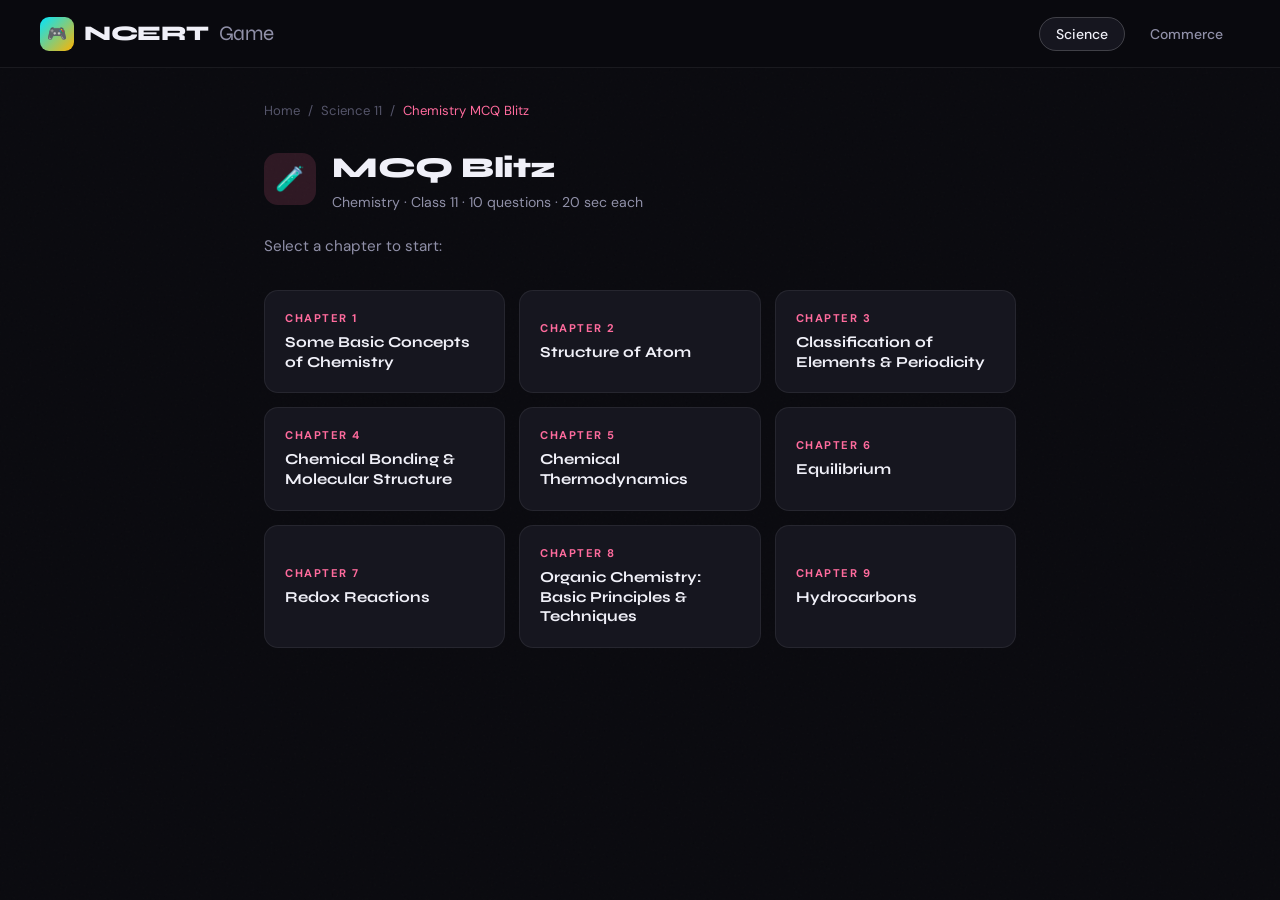
==== commit 85f7cc83: "Remove config.js reference" ====
--- a/pages/chemistry-11-mcq.html
+++ b/pages/chemistry-11-mcq.html
@@ -594,13 +594,11 @@
     </div>
 
   </div><!-- /game-wrapper -->
-
-  <script src="../config.js"></script>
   <script>
     /* ══════════════════════════════════════════
        CONFIG — PASTE YOUR GROQ KEY HERE
     ══════════════════════════════════════════ */
-    const GROQ_API_KEY = CONFIG.GROQ_API_KEY;
+    const GROQ_API_KEY = '';
     const GROQ_MODEL   = 'llama-3.3-70b-versatile';
 
     /* ══════════════════════════════════════════
@@ -936,7 +934,7 @@
     }
 
     /* ── Start ── */
-    init();
+    document.addEventListener('DOMContentLoaded', init);
   </script>
 
 </body>
